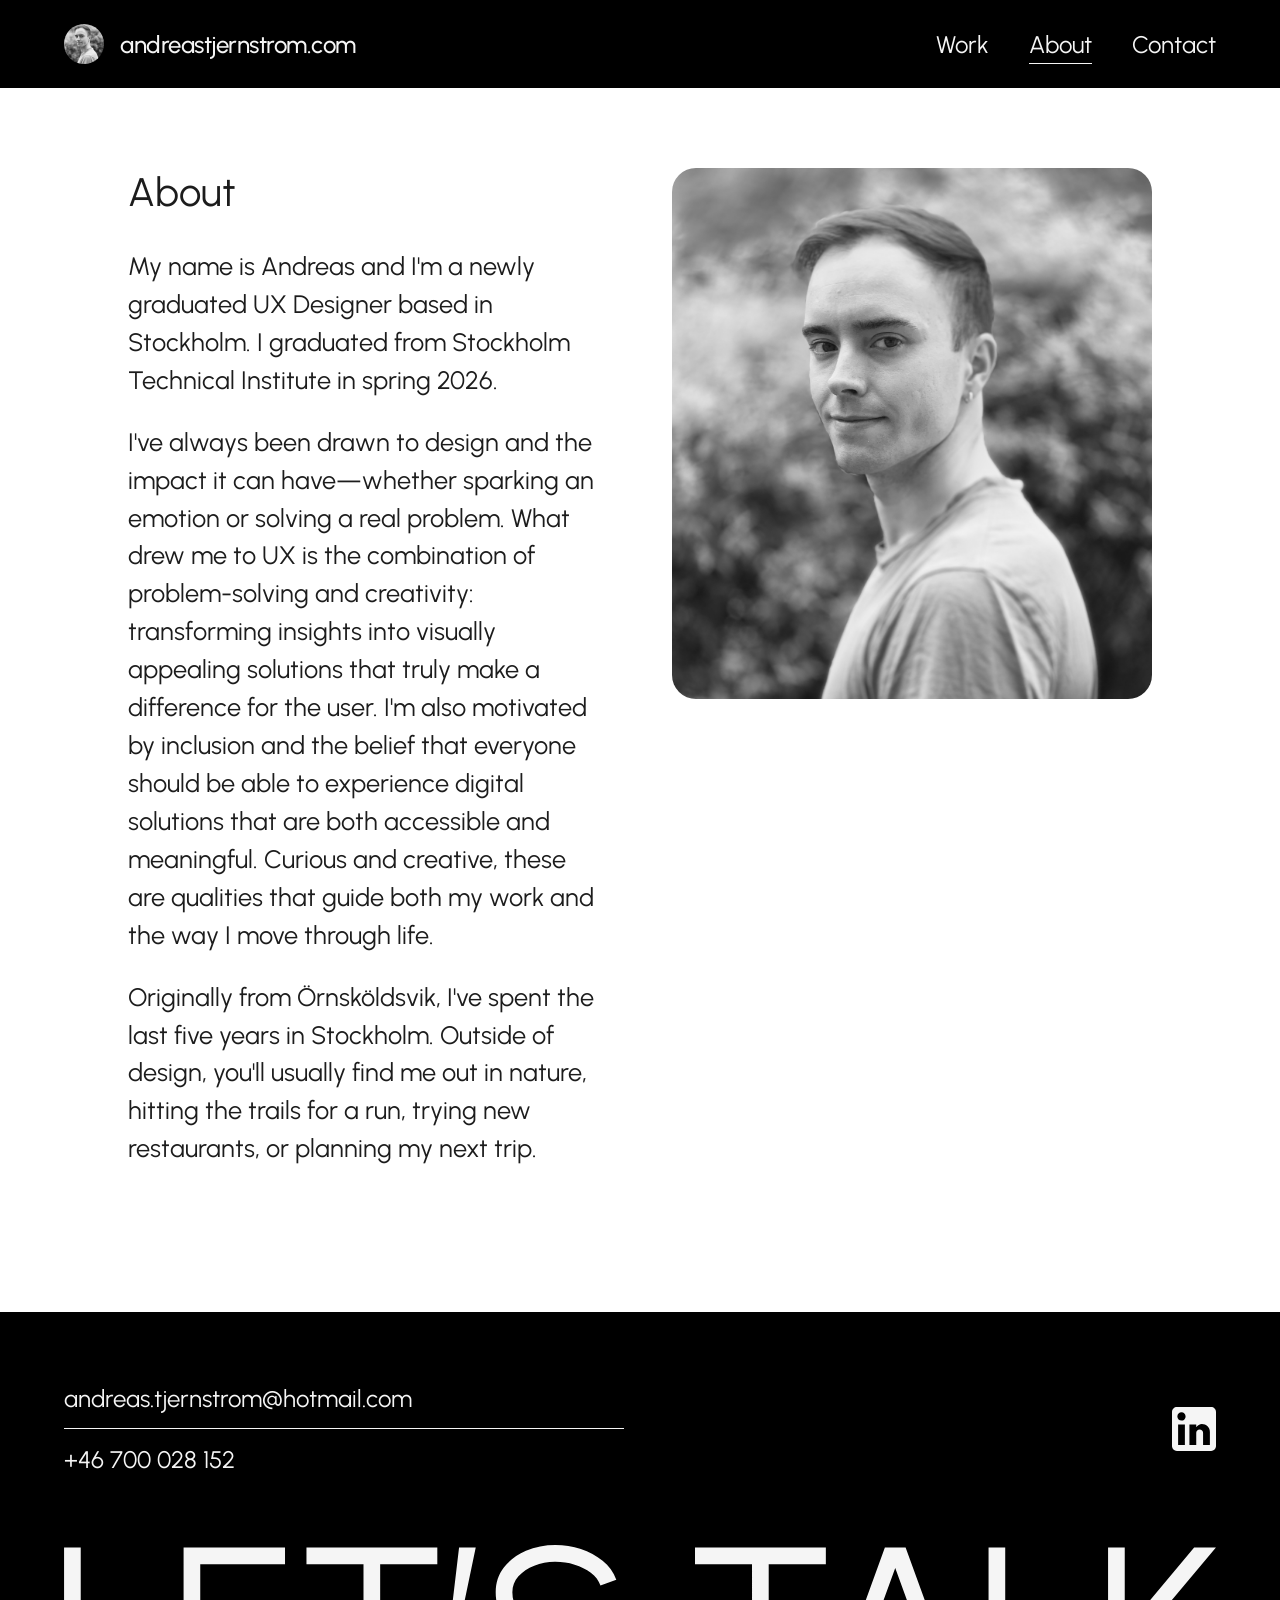
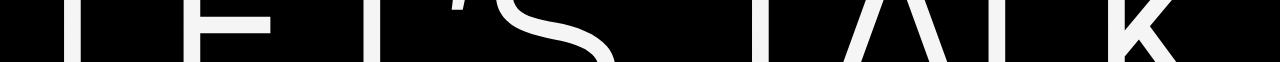
==== about.html @ 5741a9ea "Add files via upload" ====
<!DOCTYPE html>
<html lang="en">
<head>
<meta charset="UTF-8" />
<meta name="viewport" content="width=device-width, initial-scale=1" />
<title>About — andreastjernstrom.com</title>
<link rel="preconnect" href="https://fonts.googleapis.com" />
<link rel="preconnect" href="https://fonts.gstatic.com" crossorigin />
<link href="https://fonts.googleapis.com/css2?family=Urbanist:wght@400;500;600&display=swap" rel="stylesheet" />
<link rel="stylesheet" href="styles.css?v=31" />
</head>
<body>

<nav class="nav">
  <a href="index.html" class="nav__logo">
    <img class="nav__avatar" src="images/andreas-avatar-nav.jpg" alt="" width="40" height="40" />
    andreastjernstrom.com
  </a>
  <button class="nav__toggle" aria-label="Toggle menu" aria-expanded="false">
    <span></span><span></span>
    <svg class="nav__toggle-close" viewBox="0 0 20 20" width="20" height="20" fill="none" aria-hidden="true"><line x1="3" y1="3" x2="17" y2="17" stroke="currentColor" stroke-width="2" stroke-linecap="round"/><line x1="17" y1="3" x2="3" y2="17" stroke="currentColor" stroke-width="2" stroke-linecap="round"/></svg>
  </button>
<ul class="nav__links">
    <li><a href="index.html">Work</a></li>
    <li><a href="about.html" aria-current="page">About</a></li>
    <li><a href="contact.html">Contact</a></li>
  </ul>
</nav>

<section class="about">
  <div class="container about__grid">
    <div>
      <h1>About</h1>
      <p>My name is Andreas and I'm a newly graduated UX Designer based in Stockholm. I graduated from Stockholm Technical Institute in spring 2026.</p>
      <p>I've always been drawn to design and the impact it can have—whether sparking an emotion or solving a real problem. What drew me to UX is the combination of problem-solving and creativity: transforming insights into visually appealing solutions that truly make a difference for the user. I'm also motivated by inclusion and the belief that everyone should be able to experience digital solutions that are both accessible and meaningful. Curious and creative, these are qualities that guide both my work and the way I move through life.</p>
      <p>Originally from Örnsköldsvik, I've spent the last five years in Stockholm. Outside of design, you'll usually find me out in nature, hitting the trails for a run, trying new restaurants, or planning my next trip.</p>
    </div>
    <div class="about__photo">
      <img src="images/andreas-portrait.jpg" alt="Andreas Tjernström" />
    </div>
  </div>
</section>

<section class="contact" id="contact">
  <div class="contact__details">
    <ul class="contact__list">
      <li><a href="mailto:andreas.tjernstrom@hotmail.com">andreas.tjernstrom@hotmail.com</a></li>
      <li class="contact__divider" aria-hidden="true"></li>
      <li><a href="tel:+46700028152">+46 700 028 152</a></li>
      <li class="contact__divider contact__divider--mobile-only" aria-hidden="true"></li>
    </ul>
    <a class="social" href="https://www.linkedin.com/in/andreastjernstrom" target="_blank" rel="noopener" aria-label="LinkedIn">
      <svg viewBox="0 0 44 44" fill="none" xmlns="http://www.w3.org/2000/svg"><path d="M39.1111 0C40.4077 0 41.6512 0.515078 42.5681 1.43192C43.4849 2.34877 44 3.59227 44 4.88889V39.1111C44 40.4077 43.4849 41.6512 42.5681 42.5681C41.6512 43.4849 40.4077 44 39.1111 44H4.88889C3.59227 44 2.34877 43.4849 1.43192 42.5681C0.515078 41.6512 0 40.4077 0 39.1111V4.88889C0 3.59227 0.515078 2.34877 1.43192 1.43192C2.34877 0.515078 3.59227 0 4.88889 0H39.1111ZM37.8889 37.8889V24.9333C37.8889 22.8199 37.0493 20.7929 35.5549 19.2985C34.0604 17.804 32.0335 16.9644 29.92 16.9644C27.8422 16.9644 25.4222 18.2356 24.2489 20.1422V17.4289H17.4289V37.8889H24.2489V25.8378C24.2489 23.9556 25.7644 22.4156 27.6467 22.4156C28.5543 22.4156 29.4248 22.7761 30.0665 23.4179C30.7083 24.0597 31.0689 24.9301 31.0689 25.8378V37.8889H37.8889ZM9.48444 13.5911C10.5736 13.5911 11.6181 13.1584 12.3883 12.3883C13.1584 11.6181 13.5911 10.5736 13.5911 9.48444C13.5911 7.21111 11.7578 5.35333 9.48444 5.35333C8.38881 5.35333 7.33804 5.78857 6.56331 6.56331C5.78857 7.33804 5.35333 8.38881 5.35333 9.48444C5.35333 11.7578 7.21111 13.5911 9.48444 13.5911ZM12.8822 37.8889V17.4289H6.11111V37.8889H12.8822Z" fill="#F5F5F5"/></svg>
    </a>
  </div>
  <div class="footer-wordmark">
    <svg class="footer-wordmark__desktop" width="1270" height="129" viewBox="0 0 1270 129" fill="none" xmlns="http://www.w3.org/2000/svg" role="img" aria-label="Let's talk"><path d="M18.376 129H0V2.76074H18.376V129ZM243.604 21.166H150.147V79.0107H227.459V97.416H150.147V129H131.771V2.76074H243.604V21.166ZM411.52 21.166H348.515V129H330.139V21.166H267.266V2.76074H411.52V21.166ZM541.794 0C551.332 1.29183e-05 560.651 1.48987 569.752 4.46973C578.853 7.44962 586.859 11.7885 593.772 17.4854C600.773 23.1821 605.805 30.1494 608.867 38.3877L591.41 44.6982C589.485 39.1767 585.94 34.4882 580.777 30.6318C575.702 26.6879 569.752 23.7072 562.927 21.6914C556.101 19.588 549.057 18.5371 541.794 18.5371C533.481 18.4495 525.693 19.8509 518.43 22.7432C511.254 25.5477 505.435 29.492 500.973 34.5752C496.51 39.5708 494.278 45.443 494.278 52.1914C494.278 60.0793 496.334 66.1713 500.447 70.4658C504.647 74.6726 510.335 77.8272 517.511 79.9307C524.686 82.0341 532.781 83.9188 541.794 85.584C553.52 87.5998 564.414 90.7553 574.478 95.0498C584.541 99.2567 592.635 104.91 598.761 112.009C603.009 116.871 605.782 122.535 607.084 129H588C586.843 125.978 585.049 123.294 582.615 120.948C577.977 116.478 571.983 112.972 564.633 110.431C557.37 107.801 549.757 105.786 541.794 104.384C529.281 102.193 518.036 99.213 508.061 95.4443C498.172 91.6757 490.34 86.3733 484.564 79.5371C478.789 72.6133 475.901 63.4974 475.901 52.1914C475.901 41.5867 478.965 32.3842 485.09 24.584C491.215 16.7837 499.266 10.7359 509.241 6.44141C519.304 2.14686 530.156 0 541.794 0ZM839.905 21.166H776.901V129H758.525V21.166H695.652V2.76074H839.905V21.166ZM973.756 129H859.177L905.002 2.76074H927.841L973.756 129ZM1037.68 129H1019.31V2.76074H1037.68V129ZM1169.46 94.2607L1245.98 2.76074H1270L1197.15 89.6592L1226.28 129H1203.2L1185.08 104.121L1169.46 122.92V129H1151.08V2.76074H1169.46V94.2607ZM878.75 128.968H954.093L916.421 25.373L878.75 128.968ZM439.578 71.3857H427.371L435.509 2.76074H453.885L439.578 71.3857Z" fill="#F5F5F5"/></svg>
    <div class="footer-wordmark__mobile">
      <div class="footer-wordmark__track">
        <svg viewBox="0 0 1270 129" fill="none" xmlns="http://www.w3.org/2000/svg"><path d="M18.376 129H0V2.76074H18.376V129ZM243.604 21.166H150.147V79.0107H227.459V97.416H150.147V129H131.771V2.76074H243.604V21.166ZM411.52 21.166H348.515V129H330.139V21.166H267.266V2.76074H411.52V21.166ZM541.794 0C551.332 1.29183e-05 560.651 1.48987 569.752 4.46973C578.853 7.44962 586.859 11.7885 593.772 17.4854C600.773 23.1821 605.805 30.1494 608.867 38.3877L591.41 44.6982C589.485 39.1767 585.94 34.4882 580.777 30.6318C575.702 26.6879 569.752 23.7072 562.927 21.6914C556.101 19.588 549.057 18.5371 541.794 18.5371C533.481 18.4495 525.693 19.8509 518.43 22.7432C511.254 25.5477 505.435 29.492 500.973 34.5752C496.51 39.5708 494.278 45.443 494.278 52.1914C494.278 60.0793 496.334 66.1713 500.447 70.4658C504.647 74.6726 510.335 77.8272 517.511 79.9307C524.686 82.0341 532.781 83.9188 541.794 85.584C553.52 87.5998 564.414 90.7553 574.478 95.0498C584.541 99.2567 592.635 104.91 598.761 112.009C603.009 116.871 605.782 122.535 607.084 129H588C586.843 125.978 585.049 123.294 582.615 120.948C577.977 116.478 571.983 112.972 564.633 110.431C557.37 107.801 549.757 105.786 541.794 104.384C529.281 102.193 518.036 99.213 508.061 95.4443C498.172 91.6757 490.34 86.3733 484.564 79.5371C478.789 72.6133 475.901 63.4974 475.901 52.1914C475.901 41.5867 478.965 32.3842 485.09 24.584C491.215 16.7837 499.266 10.7359 509.241 6.44141C519.304 2.14686 530.156 0 541.794 0ZM839.905 21.166H776.901V129H758.525V21.166H695.652V2.76074H839.905V21.166ZM973.756 129H859.177L905.002 2.76074H927.841L973.756 129ZM1037.68 129H1019.31V2.76074H1037.68V129ZM1169.46 94.2607L1245.98 2.76074H1270L1197.15 89.6592L1226.28 129H1203.2L1185.08 104.121L1169.46 122.92V129H1151.08V2.76074H1169.46V94.2607ZM878.75 128.968H954.093L916.421 25.373L878.75 128.968ZM439.578 71.3857H427.371L435.509 2.76074H453.885L439.578 71.3857Z" fill="#F5F5F5"/></svg>
        <svg aria-hidden="true" viewBox="0 0 1270 129" fill="none" xmlns="http://www.w3.org/2000/svg"><path d="M18.376 129H0V2.76074H18.376V129ZM243.604 21.166H150.147V79.0107H227.459V97.416H150.147V129H131.771V2.76074H243.604V21.166ZM411.52 21.166H348.515V129H330.139V21.166H267.266V2.76074H411.52V21.166ZM541.794 0C551.332 1.29183e-05 560.651 1.48987 569.752 4.46973C578.853 7.44962 586.859 11.7885 593.772 17.4854C600.773 23.1821 605.805 30.1494 608.867 38.3877L591.41 44.6982C589.485 39.1767 585.94 34.4882 580.777 30.6318C575.702 26.6879 569.752 23.7072 562.927 21.6914C556.101 19.588 549.057 18.5371 541.794 18.5371C533.481 18.4495 525.693 19.8509 518.43 22.7432C511.254 25.5477 505.435 29.492 500.973 34.5752C496.51 39.5708 494.278 45.443 494.278 52.1914C494.278 60.0793 496.334 66.1713 500.447 70.4658C504.647 74.6726 510.335 77.8272 517.511 79.9307C524.686 82.0341 532.781 83.9188 541.794 85.584C553.52 87.5998 564.414 90.7553 574.478 95.0498C584.541 99.2567 592.635 104.91 598.761 112.009C603.009 116.871 605.782 122.535 607.084 129H588C586.843 125.978 585.049 123.294 582.615 120.948C577.977 116.478 571.983 112.972 564.633 110.431C557.37 107.801 549.757 105.786 541.794 104.384C529.281 102.193 518.036 99.213 508.061 95.4443C498.172 91.6757 490.34 86.3733 484.564 79.5371C478.789 72.6133 475.901 63.4974 475.901 52.1914C475.901 41.5867 478.965 32.3842 485.09 24.584C491.215 16.7837 499.266 10.7359 509.241 6.44141C519.304 2.14686 530.156 0 541.794 0ZM839.905 21.166H776.901V129H758.525V21.166H695.652V2.76074H839.905V21.166ZM973.756 129H859.177L905.002 2.76074H927.841L973.756 129ZM1037.68 129H1019.31V2.76074H1037.68V129ZM1169.46 94.2607L1245.98 2.76074H1270L1197.15 89.6592L1226.28 129H1203.2L1185.08 104.121L1169.46 122.92V129H1151.08V2.76074H1169.46V94.2607ZM878.75 128.968H954.093L916.421 25.373L878.75 128.968ZM439.578 71.3857H427.371L435.509 2.76074H453.885L439.578 71.3857Z" fill="#F5F5F5"/></svg>
      </div>
    </div>
  </div>
</section>


<script src="script.js?v=31"></script>
</body>
</html>
---- styles.css ----
/* ============================================
   atjernstrom.com — recreated codebase
   ============================================ */

:root {
  --cream: #feffe2;
  --white: #ffffff;
  --off-white: #f7f4f1;
  --ink: #1c1c1c;
  --black: #000000;
  --paper: #fafafa;
  --line: rgba(28, 28, 28, 0.25);

  --font: "Urbanist", sans-serif;

  --nav-h: 88px;
  --container: 1200px;
  --pad: clamp(24px, 5vw, 64px);
}

* {
  box-sizing: border-box;
}

html {
  scroll-behavior: smooth;
  overscroll-behavior-y: none;
}

body {
  margin: 0;
  font-family: var(--font);
  color: var(--ink);
  background: #000000;
  -webkit-font-smoothing: antialiased;
}

a {
  color: inherit;
  text-decoration: none;
}

img {
  max-width: 100%;
  display: block;
}

.container {
  max-width: var(--container);
  margin: 0 auto;
  padding: 0 var(--pad);
}

/* ---------- Nav ---------- */

.nav {
  position: sticky;
  top: 0;
  z-index: 50;
  display: flex;
  align-items: center;
  justify-content: space-between;
  height: var(--nav-h);
  padding: 0 var(--pad);
  background: #000000;
  color: #f5f5f5;
  transition: margin-top 0.3s ease;
}

.nav--hidden {
  margin-top: calc(-1 * var(--nav-h));
}

.nav__logo {
  display: flex;
  align-items: center;
  gap: 16px;
  font-size: 1.5rem;
  font-weight: 500;
  letter-spacing: -0.02em;
}

.nav__avatar {
  width: 40px;
  height: 40px;
  border-radius: 50%;
  object-fit: cover;
  flex-shrink: 0;
}

.nav__links {
  display: flex;
  gap: 40px;
  list-style: none;
  margin: 0;
  padding: 0;
  font-size: 1.5rem;
}

.nav__links a {
  padding-bottom: 4px;
  border-bottom: 1px solid transparent;
  transition: border-color 0.2s ease;
}

.nav__links a:hover,
.nav__links a[aria-current="page"] {
  border-bottom-color: currentColor;
}

.nav__toggle {
  display: none;
  position: relative;
  z-index: 41;
  width: 40px;
  height: 40px;
  align-items: center;
  justify-content: center;
  background: none;
  border: 0;
  cursor: pointer;
  padding: 8px;
}

.nav__toggle span {
  display: block;
  width: 24px;
  height: 2px;
  background: #f5f5f5;
  margin: 5px 0;
}

.nav__toggle-close {
  display: none;
  position: absolute;
  inset: 0;
  margin: auto;
  color: #f5f5f5;
}

.nav__toggle[aria-expanded="true"] span {
  display: none;
}

.nav__toggle[aria-expanded="true"] .nav__toggle-close {
  display: block;
}

html.nav-open,
html.nav-open body {
  overflow: hidden;
  height: 100%;
  overscroll-behavior: none;
  width: 100%;
}

/* While the mobile menu is open, the collapsed nav row (logo + close icon)
   sits on top of the full-screen menu panel — force it to match the Figma
   "Heading, Device=mobile, State=opened" spec (solid black, #f5f5f5 icon)
   regardless of the page's own theme (some pages set a lighter nav via
   inline style), so it reads as one seamless full-screen black surface.
   The logo/avatar is not part of the opened state, so it's hidden too. */
html.nav-open .nav {
  background: #000000 !important;
  color: #f5f5f5 !important;
  justify-content: flex-end !important;
}

html.nav-open .nav__logo {
  display: none !important;
}

html.nav-open .nav__toggle span {
  background: #f5f5f5 !important;
}

html.nav-open .nav__toggle-close {
  color: #f5f5f5 !important;
}

/* ---------- Hero ---------- */

.hero {
  background: #000000;
  min-height: 448px;
  padding: 64px var(--pad) 128px;
  text-align: left;
  display: flex;
  align-items: center;
}

.hero__content {
  display: flex;
  flex-direction: column;
  align-items: flex-start;
  gap: 40px;
  width: 100%;
}

.hero h1 {
  font-size: 3rem;
  font-weight: 400;
  letter-spacing: -0.02em;
  line-height: 1.3;
  margin: 0;
  max-width: 900px;
  color: #f5f5f5;
}

.hero .btn {
  display: inline-flex;
  align-items: center;
  justify-content: center;
  gap: 8px;
  background: transparent;
  color: #f5f5f5;
  border: 1px solid #f5f5f5;
  border-radius: 128px;
  height: 64px;
  padding: 0 24px;
  font-size: 1.5rem;
  font-weight: 400;
  letter-spacing: normal;
  text-transform: none;
}

.hero .btn__icon {
  width: 24px;
  height: 24px;
  flex-shrink: 0;
}

@media (max-width: 720px) {
  .hero {
    min-height: auto;
    padding: 32px var(--pad) 64px;
  }

  .hero__content {
    gap: 64px;
  }

  .hero h1 {
    font-size: 2rem;
  }

  .hero .btn {
    width: 100%;
    font-size: 1.25rem;
  }
}

.reveal-word {
  display: inline-block;
}

.reveal-char {
  display: inline-block;
  white-space: pre;
  opacity: 0;
  transform: translateY(6px);
  transition: opacity 0.5s ease-out, transform 0.5s ease-out;
}

.reveal-char.is-visible {
  opacity: 1;
  transform: translateY(0);
}

@media (prefers-reduced-motion: reduce) {
  .reveal-char {
    transition: none;
    opacity: 1;
    transform: none;
  }
}

.btn {
  display: inline-flex;
  align-items: center;
  justify-content: center;
  background: var(--black);
  color: var(--paper);
  border: none;
  border-radius: 300px;
  padding: 20px 32px;
  font-family: var(--font);
  font-size: 1.145rem;
  letter-spacing: 0.02em;
  text-transform: uppercase;
  cursor: pointer;
  transition: transform 0.2s ease, opacity 0.2s ease;
}

.btn:hover {
  transform: translateY(-2px);
  opacity: 0.9;
}

/* ---------- Portfolio / Work ---------- */

.portfolio {
  background: #f5f5f5;
  padding: 64px var(--pad) 128px;
}

.portfolio h2 {
  text-align: left;
  font-size: clamp(2rem, 4vw, 2.49rem);
  font-weight: 400;
  margin: 0 0 64px;
}

.portfolio__grid {
  display: flex;
  align-items: flex-start;
  gap: 48px;
}

.portfolio__card {
  display: flex;
  flex-direction: column;
  gap: 16px;
  flex: 1 0 0;
  min-width: 0;
  max-width: 512px;
}

.portfolio__card-media {
  width: 100%;
  aspect-ratio: 533 / 400;
  overflow: hidden;
  background: var(--off-white);
}

.portfolio__card-media img {
  width: 100%;
  height: 100%;
  object-fit: cover;
  display: block;
  transition: transform 0.3s ease;
}

.portfolio__card:hover .portfolio__card-media img {
  transform: scale(1.03);
}

.portfolio__card-text {
  display: flex;
  flex-direction: column;
  gap: 8px;
}

.portfolio__card-title {
  margin: 0;
  font-size: 2rem;
  font-weight: 400;
  color: var(--ink);
}

.portfolio__card-subtitle {
  margin: 0;
  font-size: 1.5rem;
  font-style: italic;
  font-weight: 400;
  color: var(--ink);
}

/* ---------- About page ---------- */

.about {
  padding: 80px var(--pad) 120px;
  background: var(--white);
}

.about__grid {
  display: grid;
  grid-template-columns: 1fr 1fr;
  gap: 64px;
  align-items: start;
}

.about h1 {
  font-size: clamp(2rem, 4vw, 2.49rem);
  font-weight: 400;
  margin: 0 0 32px;
}

.about p {
  font-size: 1.58rem;
  line-height: 1.5;
  margin: 0 0 24px;
}

.about__photo {
  border-radius: 24px;
  overflow: hidden;
  filter: grayscale(1);
}

.about__photo img {
  width: 100%;
  height: auto;
}

/* ---------- Contact / footer marquee ---------- */

.contact {
  background: #000000;
  padding: 64px 0 0;
  overflow: hidden;
}

.footer-wordmark {
  width: 100%;
  max-width: 1440px;
  margin: 0 auto;
  padding: 0 64px;
  line-height: 0;
  box-sizing: border-box;
}

.footer-wordmark__desktop {
  display: block;
  width: 100%;
  height: auto;
  aspect-ratio: 1270 / 129;
}

.footer-wordmark__mobile {
  display: none;
}

@media (max-width: 720px) {
  .footer-wordmark__desktop {
    display: none;
  }

  .footer-wordmark__mobile {
    display: block;
    overflow: hidden;
    white-space: nowrap;
  }

  .footer-wordmark__track {
    display: inline-flex;
    align-items: center;
    animation: scroll 15s linear infinite;
  }

  .footer-wordmark__track img {
    height: 67px;
    width: auto;
    flex-shrink: 0;
    margin-right: 32px;
  }
}

@keyframes scroll {
  from {
    transform: translateX(0);
  }
  to {
    transform: translateX(-50%);
  }
}

.contact__details {
  display: flex;
  align-items: center;
  justify-content: space-between;
  gap: 32px;
  max-width: 1440px;
  margin: 0 auto 64px;
  padding: 0 64px;
  flex-wrap: wrap;
}

.contact__list {
  list-style: none;
  margin: 0;
  padding: 0;
  display: flex;
  flex-direction: column;
  gap: 8px;
  flex: 1 0 0;
  min-width: 0;
}

.contact__list li {
  padding: 0;
}

.contact__divider {
  height: 1px;
  background: #f5f5f5;
  width: 100%;
  padding: 0;
}

.contact__divider--mobile-only {
  display: none;
}

.contact__list a {
  display: flex;
  align-items: center;
  height: 44px;
  font-size: 1.5rem;
  color: #f5f5f5;
  transition: opacity 0.2s ease;
}

.contact__list a:hover {
  opacity: 0.6;
}

.social {
  display: inline-flex;
  align-items: center;
  justify-content: flex-end;
  flex: 1 0 0;
  min-width: 0;
}

.social svg {
  width: 44px;
  height: 44px;
}

/* ---------- Contact page hero variant ---------- */

/* Matches Figma's "Contact" frame (node 187:2670): Heading, a flexible
   black-filled gap, then the Footer block glued to the true bottom of the
   viewport. Using a flex body + flex:1 on the section (rather than
   min-height:calc(100vh - var(--nav-h))) makes this robust to the nav's
   actual rendered height instead of assuming a fixed 88px. */
body.contact-page {
  min-height: 100vh;
  display: flex;
  flex-direction: column;
}

.contact-page .contact {
  flex: 1 0 auto;
  padding-top: 64px;
  display: flex;
  flex-direction: column;
  justify-content: flex-end;
}

/* ---------- Footer ---------- */

/* ---------- Responsive ---------- */

@media (max-width: 720px) {
  .nav__links {
    position: fixed;
    inset: 0;
    background: #000000;
    color: #f5f5f5;
    flex-direction: column;
    align-items: center;
    justify-content: center;
    padding: 0;
    gap: 31px;
    font-size: 1.5rem;
    transform: translateY(-110%);
    transition: transform 0.3s ease;
    z-index: 40;
  }

  .nav__links.is-open {
    transform: translateY(0);
  }

  .nav__toggle {
    display: flex;
    flex-direction: column;
  }

  .nav__logo {
    gap: 8px;
    font-size: 1.25rem;
  }

  .nav__avatar {
    width: 32px;
    height: 32px;
  }

  .portfolio {
    padding: 32px var(--pad) 64px;
  }

  .portfolio h2 {
    margin-bottom: 32px;
  }

  .portfolio__grid {
    flex-direction: column;
    gap: 32px;
  }

  .portfolio__card {
    max-width: none;
  }

  .portfolio__card-title {
    font-size: 1.5rem;
  }

  .portfolio__card-subtitle {
    font-size: 1.25rem;
  }

  .about__grid {
    grid-template-columns: 1fr;
    gap: 32px;
  }

  .about__photo {
    order: -1;
  }

  .contact__details {
    flex-direction: column;
    align-items: center;
    padding: 0 16px;
  }

  .footer-wordmark {
    padding: 0 16px;
  }

  .contact__list {
    width: 100%;
    flex: none;
    align-items: center;
  }

  .contact__list a {
    justify-content: center;
  }

  .contact__divider--mobile-only {
    display: block;
  }

  .social {
    flex: none;
    align-self: center;
  }
}

/* ============================================
   Case study pages
   ============================================ */

/* --- Case index hero (Tele2 / Fenix outdoor) --- */

.case-index-hero {
  padding: 96px var(--pad) 72px;
  text-align: center;
  color: var(--paper);
}

.case-index-hero--dark {
  background: #000000;
}

.case-index-hero--teal {
  background: #3d6e6c;
}

.case-index-hero img.case-logo {
  max-width: 260px;
  margin: 0 auto 48px;
}

.meta-grid {
  display: flex;
  flex-wrap: wrap;
  justify-content: center;
  gap: 56px;
  margin-top: 16px;
}

.meta-grid__item {
  min-width: 120px;
}

.meta-grid__label {
  display: block;
  font-size: 1.1rem;
  letter-spacing: -0.02em;
  text-transform: uppercase;
  opacity: 0.65;
  margin-bottom: 8px;
}

.meta-grid__value {
  font-size: 1.75rem;
}

.meta-grid__value + .meta-grid__value {
  margin-top: 4px;
}

.meta-grid__value a,
.meta-grid a.meta-grid__value {
  border-bottom: 1px solid currentColor;
}

/* --- Sub-case grid (list of cases inside Tele2 / Fenix) --- */

.subcases {
  padding: 88px var(--pad) 112px;
  background: var(--white);
  text-align: center;
}

.subcases h2 {
  font-size: clamp(2rem, 4vw, 2.49rem);
  font-weight: 400;
  margin: 0 0 56px;
}

.subcases__grid {
  display: grid;
  grid-template-columns: repeat(2, 1fr);
  gap: 32px;
  text-align: left;
}

.subcase-card {
  display: flex;
  flex-direction: column;
  gap: 12px;
}

.subcase-card__image {
  aspect-ratio: 16 / 9;
  border-radius: 24px;
  background: #0b0b0b;
  overflow: hidden;
}

.subcase-card__image img {
  width: 100%;
  height: 100%;
  object-fit: cover;
  display: block;
  transition: transform 0.3s ease;
}

.subcase-card:hover .subcase-card__image img {
  transform: scale(1.03);
}

.subcase-card__title {
  font-size: 1.33rem;
}

/* --- Case detail article (hero + alternating sections) --- */

.case-hero {
  background: var(--paper);
  padding: 88px var(--pad) 72px;
}

.case-hero--dark {
  background: #000000;
  color: var(--paper);
}

.case-hero--dark .case-hero__eyebrow {
  color: rgba(250, 250, 250, 0.6);
}

.case-hero--dark .meta-grid__label {
  color: rgba(250, 250, 250, 0.6);
}

.case-hero__eyebrow {
  font-size: 1.1rem;
  letter-spacing: -0.02em;
  text-transform: uppercase;
  color: #7c7c7c;
  margin: 0 0 16px;
}

.case-hero h1 {
  font-size: 5.125rem;
  font-weight: 400;
  letter-spacing: -0.02em;
  margin: 0 0 24px;
  max-width: 900px;
}

.case-hero--compact h1 {
  font-size: 3.125rem;
}

.case-hero__lede {
  font-size: 1.375rem;
  line-height: 1.4;
  max-width: 67%;
  margin: 0;
}

.case-hero .meta-grid {
  justify-content: flex-start;
  margin-top: 40px;
}

.case-hero .meta-grid__label {
  color: rgba(28, 28, 28, 0.5);
  opacity: 1;
}

.case-image-full {
  width: 100%;
  line-height: 0;
}

.case-image-full img {
  width: 100%;
  height: auto;
  display: block;
}

.case-section {
  padding: 72px var(--pad);
  background: var(--white);
  color: var(--ink);
}

.case-section--alt {
  background: #f5f5f4;
}

.case-section__inner {
  max-width: none;
  margin: 0;
}

/* Standalone text (no left-hand label) still doesn't span the full width —
   it's capped to the same width as the split layout's content column */
.case-section__inner > h2,
.case-section__inner > h3,
.case-section__inner > p,
.case-section__inner > ul {
  max-width: 67%;
}

.case-section h2 {
  text-align: left;
  font-size: 3.125rem;
  font-weight: 400;
  margin: 0 0 40px;
}

.case-section h3 {
  font-size: 2.625rem;
  font-weight: 400;
  margin: 32px 0 12px;
}

.case-section p {
  font-size: 1.375rem;
  line-height: 1.5;
  margin: 0 0 20px;
}

/* On the shorter case pages (title already at H2 scale), the top-level
   section heading shifts down one level to match the original hierarchy */
.case-hero--compact ~ .case-section h2 {
  font-size: 2.625rem;
}

.case-section h4 {
  font-size: 1.75rem;
  font-weight: 400;
  margin: 24px 0 8px;
}

/* Two-column "split" layout: narrow label column + wider indented content
   column, matching the original site's grid pattern for labeled sub-items */
.case-split {
  display: grid;
  grid-template-columns: minmax(130px, 25%) 1fr;
  gap: clamp(20px, 3vw, 48px);
  align-items: start;
  margin-top: 32px;
}

.case-split > .case-split__label {
  margin: 0;
  max-width: none;
  font-size: 1.75rem;
}

.case-split__content {
  min-width: 0;
}

.case-split__content > p {
  font-size: 1.375rem;
  line-height: 1.5;
  margin: 0 0 20px;
}

.case-split__content > p:last-child {
  margin-bottom: 0;
}

.case-split__content > img {
  width: 100%;
  border-radius: 20px;
  margin: 0 0 20px;
}

.case-split__content > img:last-child {
  margin-bottom: 0;
}

.case-split__content > video {
  display: block;
  width: 100%;
  max-width: 100%;
  aspect-ratio: 16 / 9;
  object-fit: contain;
  border-radius: 20px;
  margin: 0 0 20px;
  background: #000;
}

.case-split__content > video:last-child {
  margin-bottom: 0;
}

/* Accordion toggle used on AWARE's Solution items */
.accordion__toggle {
  display: flex;
  align-items: center;
  justify-content: center;
  width: 40px;
  height: 40px;
  border-radius: 50%;
  background: var(--ink);
  border: 0;
  cursor: pointer;
  padding: 0;
  margin: 20px auto 0;
  flex-shrink: 0;
  transition: opacity 0.2s ease;
}

.accordion__toggle:hover {
  opacity: 0.8;
}

.accordion__icon {
  position: relative;
  width: 14px;
  height: 14px;
}

.accordion__line {
  position: absolute;
  background: var(--paper);
  border-radius: 1px;
}

.accordion__line--h {
  top: 50%;
  left: 0;
  width: 100%;
  height: 2px;
  transform: translateY(-50%);
}

.accordion__line--v {
  left: 50%;
  top: 0;
  width: 2px;
  height: 100%;
  transform: translateX(-50%);
  transition: opacity 0.2s ease;
}

.accordion__toggle[aria-expanded="true"] .accordion__line--v {
  opacity: 0;
}

.accordion__panel {
  max-height: 0;
  overflow: hidden;
  transition: max-height 0.3s ease;
}

.accordion__panel > p {
  font-size: 1.375rem;
  line-height: 1.5;
  margin: 20px 0 0;
}

.accordion__panel > p:first-child {
  margin-top: 20px;
}

.image-pair {
  display: grid;
  grid-template-columns: 1fr 1fr;
  gap: 20px;
  margin: 0 0 20px;
}

.image-pair:last-child {
  margin-bottom: 0;
}

.image-pair img {
  width: 100%;
  border-radius: 20px;
  margin: 0;
}

@media (max-width: 720px) {
  .image-pair {
    grid-template-columns: 1fr;
  }
}

/* Tele2 Design system has repeated sub-project blocks, each with its own
   full-size H2 title (unlike the single-title compact case pages) */
.case-hero--compact ~ .case-section h2.case-section__block-title {
  font-size: 3.125rem;
}

.case-section p:last-child {
  margin-bottom: 0;
}

.case-section img {
  width: 100%;
  border-radius: 20px;
  margin: 24px 0;
}

.case-section .meta-grid {
  justify-content: center;
  margin: 40px 0 0;
}

.case-section .meta-grid__label {
  color: rgba(28, 28, 28, 0.5);
  opacity: 1;
}

.insight-list {
  list-style: none;
  margin: 0;
  padding: 0;
  counter-reset: insight;
}

.insight-list li {
  counter-increment: insight;
  padding: 24px 0;
  border-top: 1px solid var(--line);
  font-size: 1.58rem;
}

.insight-list li:last-child {
  border-bottom: 1px solid var(--line);
}

.insight-list li::before {
  content: counter(insight) ") ";
  font-weight: 600;
}

.bullet-list {
  list-style: disc;
  margin: 0 0 20px;
  padding-left: 1.3em;
}

.bullet-list li {
  font-size: 1.375rem;
  line-height: 1.5;
  margin-bottom: 8px;
}

.bullet-list li:last-child {
  margin-bottom: 0;
}

.case-nav {
  display: flex;
  justify-content: space-between;
  padding: 32px var(--pad);
  background: #f5f5f4;
  font-size: 1.145rem;
  letter-spacing: 0.02em;
  text-transform: uppercase;
}

.case-nav a {
  border-bottom: 1px solid transparent;
}

.case-nav a:hover {
  border-bottom-color: var(--ink);
}

@media (max-width: 720px) {
  .subcases__grid {
    grid-template-columns: 1fr;
  }

  .meta-grid {
    gap: 32px;
  }

  .case-split {
    grid-template-columns: 1fr;
    gap: 12px;
  }

  .case-section__inner > h2,
  .case-section__inner > h3,
  .case-section__inner > p,
  .case-section__inner > ul,
  .case-hero__lede {
    max-width: 100%;
  }

  .nav__logo {
    font-size: 1.25rem;
  }

  .case-hero h1 {
    font-size: 2.75rem;
  }

  .case-hero--compact h1 {
    font-size: 1.9rem;
  }

  .case-hero__lede {
    font-size: 1.05rem;
  }

  .case-hero__eyebrow,
  .meta-grid__label {
    font-size: 0.95rem;
  }

  .meta-grid__value {
    font-size: 1.3rem;
  }

  .case-section h2,
  .case-hero--compact ~ .case-section h2,
  .case-hero--compact ~ .case-section h2.case-section__block-title {
    font-size: 1.9rem;
  }

  .case-section h3 {
    font-size: 1.6rem;
  }

  .case-section h4,
  .case-split > .case-split__label {
    font-size: 1.3rem;
  }

  .case-section p,
  .case-split__content > p {
    font-size: 1.05rem;
  }
}

/* ---------- Accessibility ---------- */

:focus-visible {
  outline: 2px solid var(--ink);
  outline-offset: 3px;
}

@media (prefers-reduced-motion: reduce) {
  .marquee__track {
    animation: none;
  }
  * {
    scroll-behavior: auto !important;
  }
}
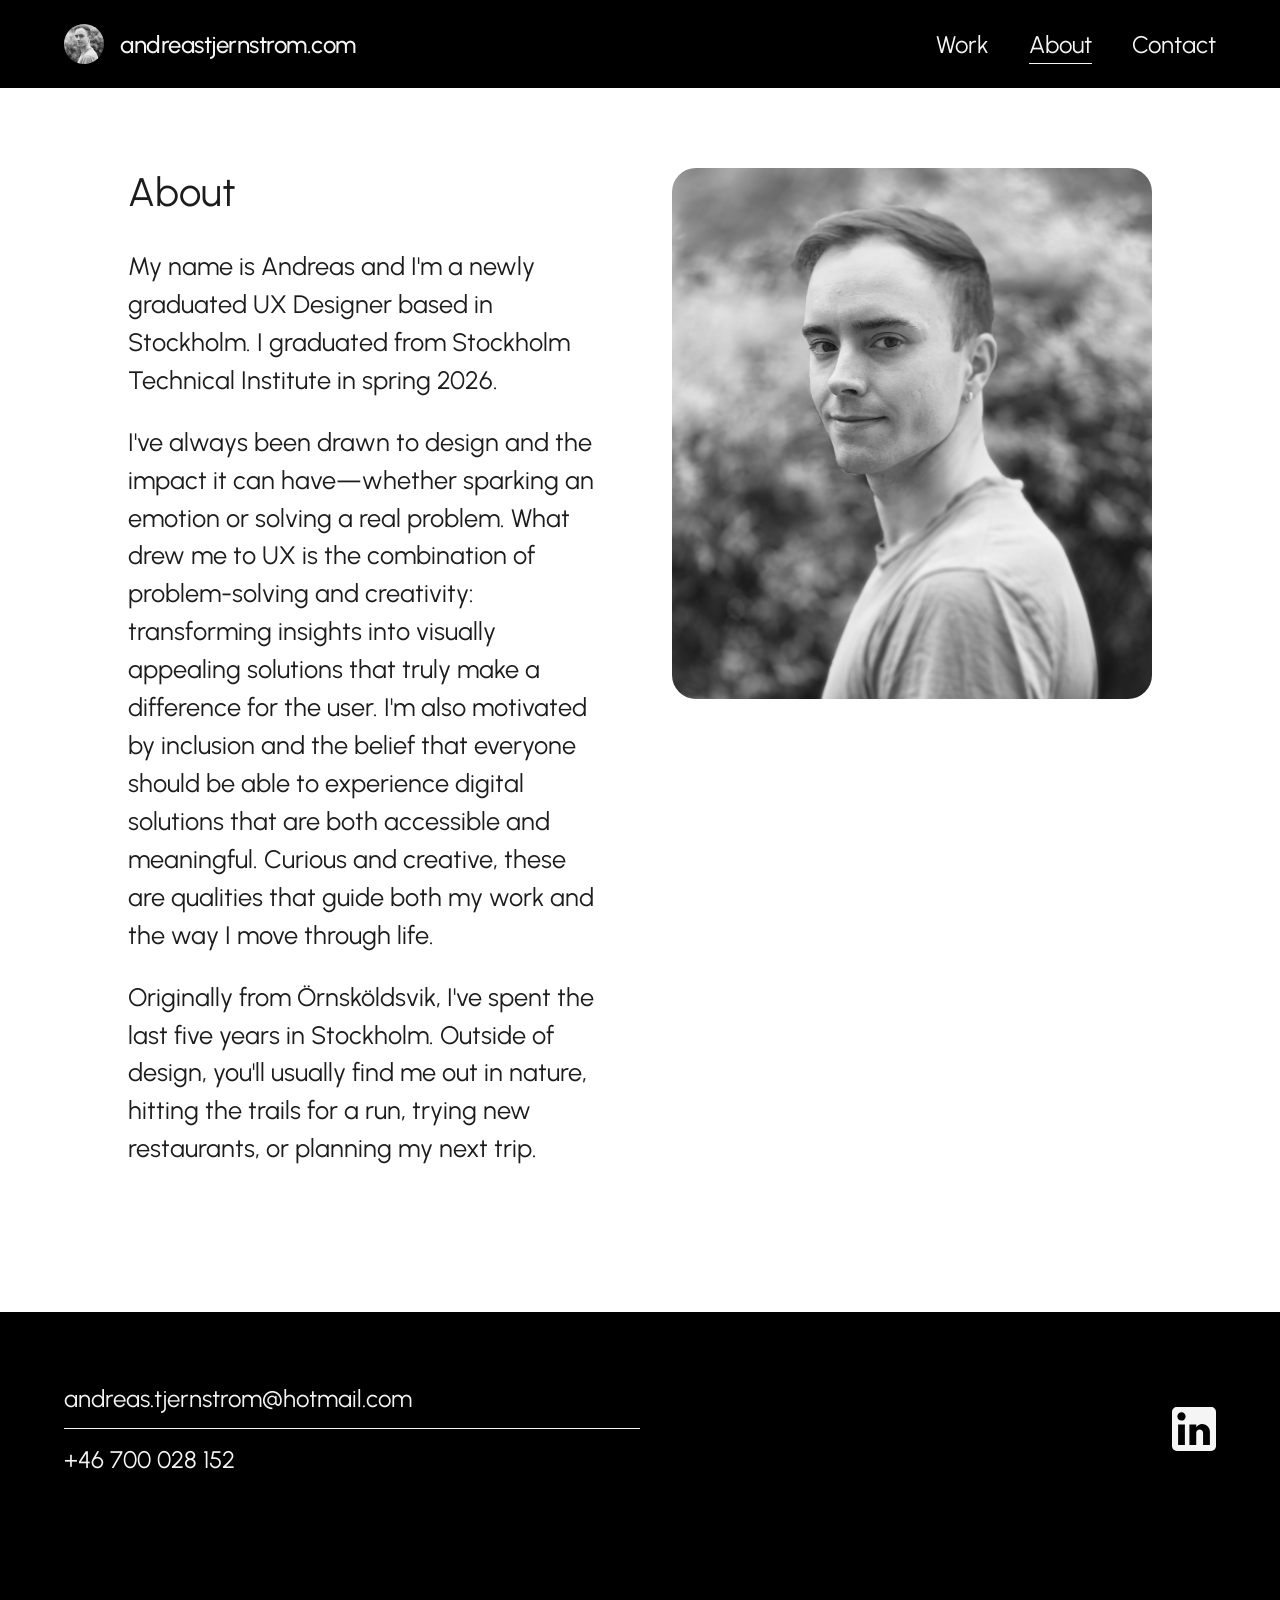
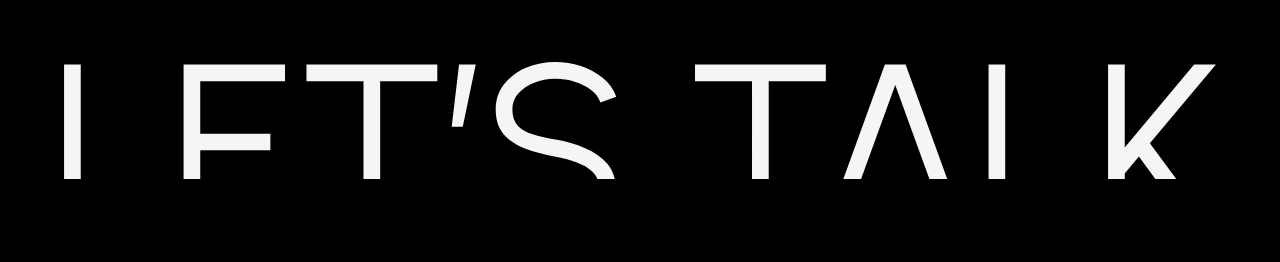
==== commit 7c33005b: "Add files via upload" ====
--- a/about.html
+++ b/about.html
@@ -7,7 +7,7 @@
 <link rel="preconnect" href="https://fonts.googleapis.com" />
 <link rel="preconnect" href="https://fonts.gstatic.com" crossorigin />
 <link href="https://fonts.googleapis.com/css2?family=Urbanist:wght@400;500;600&display=swap" rel="stylesheet" />
-<link rel="stylesheet" href="styles.css?v=31" />
+<link rel="stylesheet" href="styles.css?v=35" />
 </head>
 <body>
 
@@ -65,6 +65,6 @@
 </section>
 
 
-<script src="script.js?v=31"></script>
+<script src="script.js?v=35"></script>
 </body>
 </html>
--- a/styles.css
+++ b/styles.css
@@ -408,7 +408,6 @@
 .contact {
   background: #000000;
   padding: 64px 0 0;
-  overflow: hidden;
 }
 
 .footer-wordmark {
@@ -465,17 +464,38 @@
   }
 }
 
+/* NOTE: width:100% is required here, not just max-width. .contact__details
+   is a flex ITEM of .contact-page .contact (which is display:flex on the
+   contact page specifically). A flex item with horizontal auto margins
+   (margin:0 auto) has those auto margins cancel cross-axis "stretch"
+   alignment per the flexbox spec — without an explicit width, the item
+   shrinks to fit its own content instead of filling the row, which was
+   the actual cause of the contact-list/LinkedIn-icon gap looking wrong
+   (the whole row was only ~560px wide instead of the intended ~1312px). */
 .contact__details {
   display: flex;
   align-items: center;
   justify-content: space-between;
-  gap: 32px;
+  width: 100%;
   max-width: 1440px;
   margin: 0 auto 64px;
   padding: 0 64px;
   flex-wrap: wrap;
 }
 
+/* flex:1 0 0 (not natural content width) is intentional: the divider
+   between email and phone is width:100% of .contact__list, and it's meant
+   to reach exactly the horizontal midpoint of the row — which only happens
+   if .contact__list occupies exactly half the row's width, matching
+   .social's equal flex:1 0 0 share below. There is deliberately no `gap`
+   on .contact__details and no padding on either side here: ANY gap or
+   padding on a flex:1 0 0 item (even just on .social) eats into that
+   item's share of the flex distribution in Chromium, which throws the
+   50/50 split off by that same amount and leaves the divider short of the
+   true midpoint (confirmed empirically, not just by spec-reading). No
+   extra spacing is actually needed — the icon already sits far from the
+   list since it's pinned to .social's own right edge via
+   justify-content:flex-end on the opposite side of a wide row. */
 .contact__list {
   list-style: none;
   margin: 0;
@@ -526,6 +546,69 @@
 .social svg {
   width: 44px;
   height: 44px;
+}
+
+/* ---------- Footer scroll-reveal ----------
+   On pages other than the dedicated Contact page, script.js wraps this
+   section's existing content (contact__details + social + footer-wordmark)
+   in a .contact__pin div once the viewport is wide enough (desktop), and
+   sets --reveal-min-height so .contact reserves exactly enough extra
+   document height for the wordmark's own reveal (nothing more).
+
+   Contact details + the LinkedIn icon are completely static: they never
+   get a transform applied and never move once .contact__pin is fixed.
+   ONLY .footer-wordmark animates, via its own `transform: translateY`,
+   sliding from fully hidden (below .contact__pin) to fully visible.
+   .contact__pin itself switches from normal flow straight to
+   `position: fixed; bottom: 0` (no transform on the pin) at the exact
+   scroll position where its own natural (unpinned) bottom edge would
+   otherwise start scrolling past the viewport's bottom edge — the same
+   instant a native `position: sticky; bottom: 0` would engage, so the
+   switch is seamless (pin's rendered position doesn't jump). Because the
+   footer's own natural height is all .contact reserves before that
+   (no artificial lead spacer), there's no gap above or below the footer
+   once it's resting, and the footer is never taller than its own content.
+
+   Trade-off, by construction: since the footer (361px) is shorter than
+   most viewports, this lock point is reached while some of the previous
+   section can still be on screen above it — the previous section keeps
+   scrolling normally (not stuck) for a moment while the footer is already
+   fixed at the bottom. That's standard sticky-footer behavior. The two
+   alternatives that were tried and rejected both broke a harder
+   requirement: reserving extra document height so the lock only happens
+   once the previous section is fully gone left a large flat black gap
+   above the footer while scrolling through that reserved height; sliding
+   the whole footer (not just the wordmark) up as one piece removed the
+   gap but made the contact details move, which they must not.
+
+   .footer-wordmark deliberately stays in NORMAL FLOW inside .contact__pin
+   (only animated via `transform`, which never affects layout) rather than
+   being pulled out with position:absolute — that was tried first and
+   caused the wordmark to overlap .contact__details at full reveal, because
+   .contact__pin's own auto height then no longer reserved any space for
+   it. Keeping it in flow means .contact__pin's natural height is always
+   the FULL footer (info + gap + wordmark), exactly matching the
+   no-JS/reduced-motion fallback.
+
+   Deliberately NOT position:sticky here: Chromium (and historically Safari
+   too) does not reliably engage `position: sticky; bottom: 0` the way it
+   does for `top: 0` — confirmed by testing in isolation, it silently no-ops
+   and the element just scrolls normally. script.js instead toggles
+   .contact__pin--fixed at the exact scroll position where a sticky element
+   would have engaged, which is fully cross-browser reliable. */
+.contact--reveal {
+  min-height: var(--reveal-min-height, auto);
+}
+
+.contact--reveal .contact__pin--fixed {
+  position: fixed;
+  left: 0;
+  right: 0;
+  bottom: 0;
+}
+
+.contact--reveal .footer-wordmark {
+  will-change: transform;
 }
 
 /* ---------- Contact page hero variant ---------- */
@@ -626,6 +709,7 @@
   .contact__details {
     flex-direction: column;
     align-items: center;
+    gap: 32px;
     padding: 0 16px;
   }
 
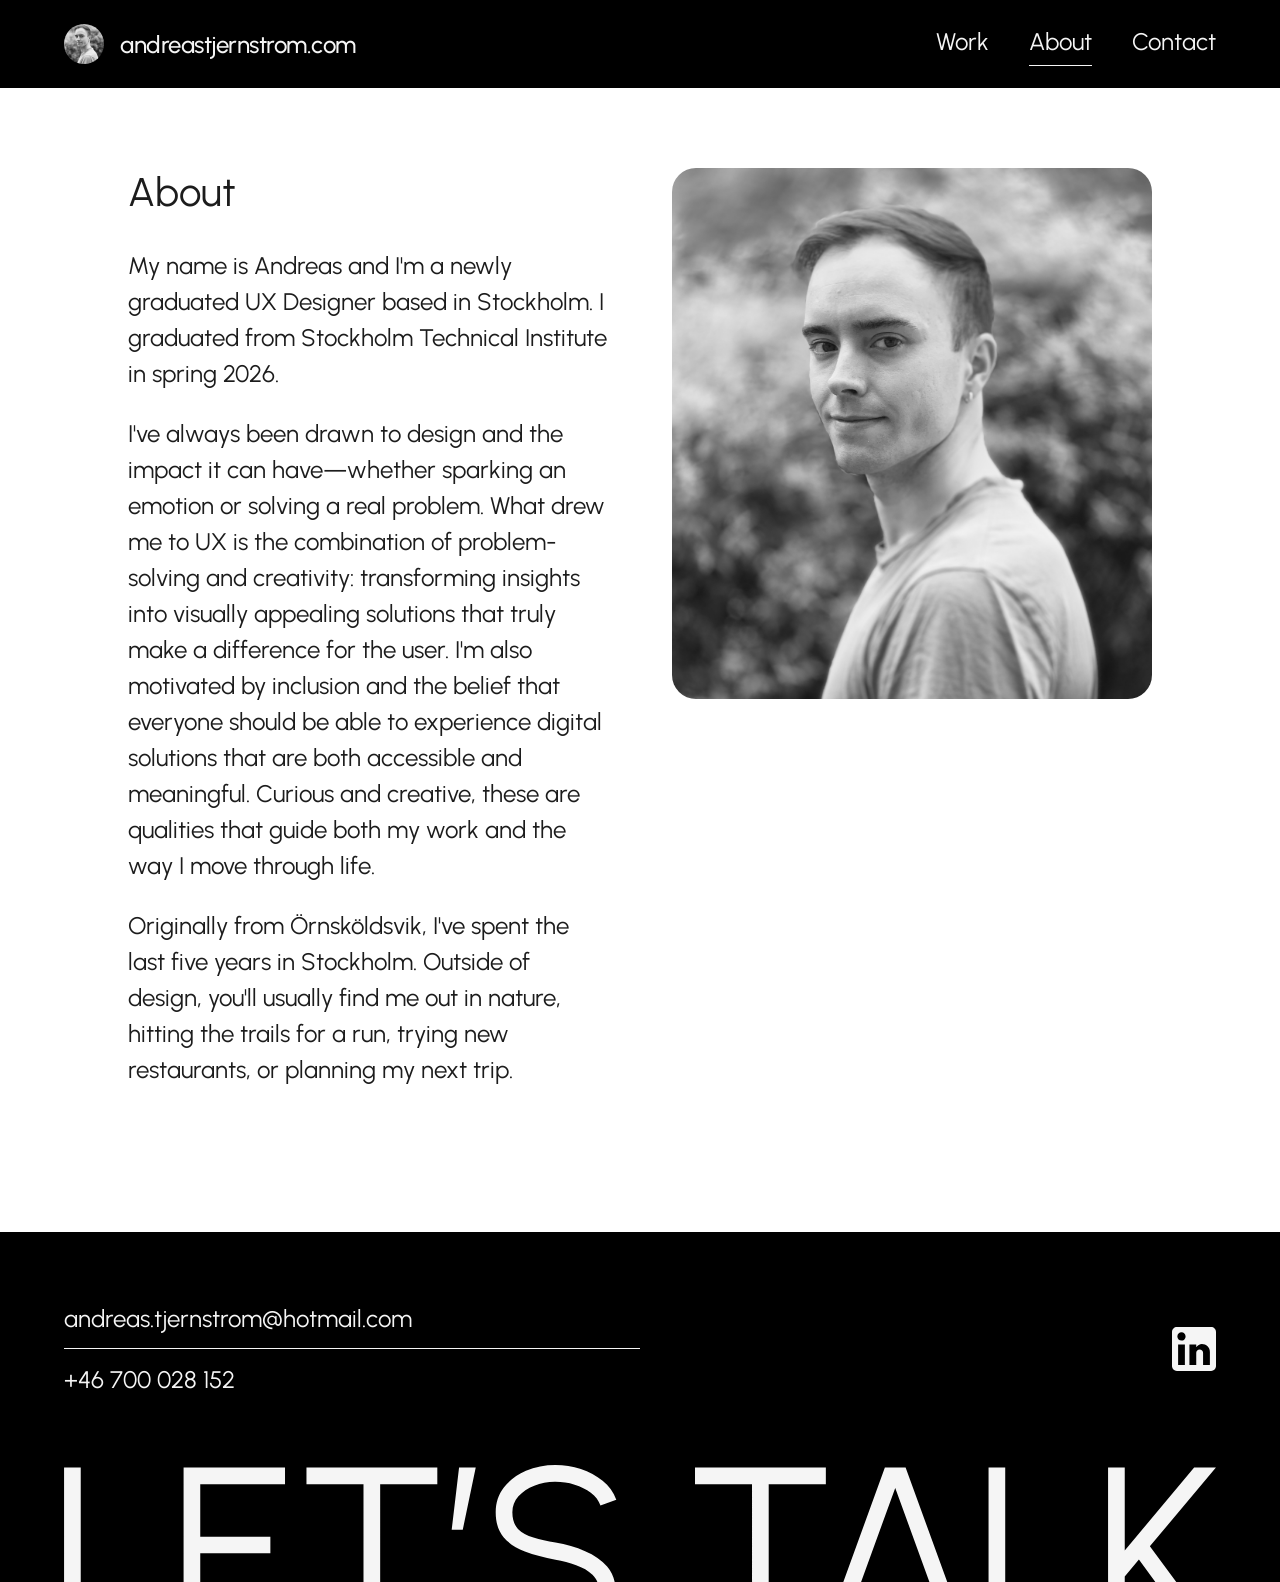
==== commit 83396a21: "Add files via upload" ====
--- a/about.html
+++ b/about.html
@@ -7,7 +7,7 @@
 <link rel="preconnect" href="https://fonts.googleapis.com" />
 <link rel="preconnect" href="https://fonts.gstatic.com" crossorigin />
 <link href="https://fonts.googleapis.com/css2?family=Urbanist:wght@400;500;600&display=swap" rel="stylesheet" />
-<link rel="stylesheet" href="styles.css?v=35" />
+<link rel="stylesheet" href="styles.css?v=43" />
 </head>
 <body>
 
@@ -65,6 +65,6 @@
 </section>
 
 
-<script src="script.js?v=35"></script>
+<script src="script.js?v=43"></script>
 </body>
 </html>
--- a/styles.css
+++ b/styles.css
@@ -64,11 +64,36 @@
   padding: 0 var(--pad);
   background: #000000;
   color: #f5f5f5;
-  transition: margin-top 0.3s ease;
-}
-
+  transition: transform 0.3s ease;
+}
+
+/* `transform`, not `margin-top`: a negative margin-top on .nav pulls
+   everything after it up too, shrinking the WHOLE document's height by
+   --nav-h every time the nav hides, and growing it back every time it
+   shows. On a long page, scrolling down near the very bottom hides the
+   nav, which shrinks the document and clamps the scroll position down —
+   which then reads as scrolling back UP relative to the previous frame,
+   which the logic below reacts to by showing the nav again, which grows
+   the document and pushes the scroll position back down (relatively),
+   which reads as scrolling down again... this feedback loop was rapidly
+   toggling .nav--hidden on and off, several times within a handful of
+   pixels of scroll, confirmed with a fine-grained scroll scan on a long
+   case-study page (the effect is negligible on a short page like the
+   homepage, where the bottom of the page is reached in one scroll step,
+   not lingered on). Historical note: back when the footer still had a
+   JS scroll-reveal (removed in round 22 — the footer is static now, see
+   the Contact / footer marquee section below), that reveal logic read
+   .contact's position on every scroll frame, so this same oscillation
+   showed up as the footer's own lock flickering in and out right as it
+   approached the bottom of the page — confirming the nav was the actual
+   bug, not anything about the footer logic itself. `transform` renders the
+   slide-up-and-hide purely visually, without moving or resizing anything
+   in the actual document flow, so hiding/showing the nav can no longer
+   change the document's height at all, which removes the feedback loop
+   at its root — on every page, not just the ones this happened to be
+   caught on. */
 .nav--hidden {
-  margin-top: calc(-1 * var(--nav-h));
+  transform: translateY(calc(-1 * var(--nav-h)));
 }
 
 .nav__logo {
@@ -98,6 +123,9 @@
 }
 
 .nav__links a {
+  display: inline-flex;
+  align-items: center;
+  height: 44px;
   padding-bottom: 4px;
   border-bottom: 1px solid transparent;
   transition: border-color 0.2s ease;
@@ -306,7 +334,7 @@
 
 .portfolio h2 {
   text-align: left;
-  font-size: clamp(2rem, 4vw, 2.49rem);
+  font-size: clamp(2rem, 4vw, 2.5rem);
   font-weight: 400;
   margin: 0 0 64px;
 }
@@ -314,7 +342,7 @@
 .portfolio__grid {
   display: flex;
   align-items: flex-start;
-  gap: 48px;
+  gap: 32px;
 }
 
 .portfolio__card {
@@ -323,7 +351,7 @@
   gap: 16px;
   flex: 1 0 0;
   min-width: 0;
-  max-width: 512px;
+  max-width: 416px;
 }
 
 .portfolio__card-media {
@@ -381,13 +409,13 @@
 }
 
 .about h1 {
-  font-size: clamp(2rem, 4vw, 2.49rem);
+  font-size: clamp(2rem, 4vw, 2.5rem);
   font-weight: 400;
   margin: 0 0 32px;
 }
 
 .about p {
-  font-size: 1.58rem;
+  font-size: 1.5rem;
   line-height: 1.5;
   margin: 0 0 24px;
 }
@@ -526,6 +554,7 @@
   display: flex;
   align-items: center;
   height: 44px;
+  border-radius: 128px;
   font-size: 1.5rem;
   color: #f5f5f5;
   transition: opacity 0.2s ease;
@@ -546,69 +575,6 @@
 .social svg {
   width: 44px;
   height: 44px;
-}
-
-/* ---------- Footer scroll-reveal ----------
-   On pages other than the dedicated Contact page, script.js wraps this
-   section's existing content (contact__details + social + footer-wordmark)
-   in a .contact__pin div once the viewport is wide enough (desktop), and
-   sets --reveal-min-height so .contact reserves exactly enough extra
-   document height for the wordmark's own reveal (nothing more).
-
-   Contact details + the LinkedIn icon are completely static: they never
-   get a transform applied and never move once .contact__pin is fixed.
-   ONLY .footer-wordmark animates, via its own `transform: translateY`,
-   sliding from fully hidden (below .contact__pin) to fully visible.
-   .contact__pin itself switches from normal flow straight to
-   `position: fixed; bottom: 0` (no transform on the pin) at the exact
-   scroll position where its own natural (unpinned) bottom edge would
-   otherwise start scrolling past the viewport's bottom edge — the same
-   instant a native `position: sticky; bottom: 0` would engage, so the
-   switch is seamless (pin's rendered position doesn't jump). Because the
-   footer's own natural height is all .contact reserves before that
-   (no artificial lead spacer), there's no gap above or below the footer
-   once it's resting, and the footer is never taller than its own content.
-
-   Trade-off, by construction: since the footer (361px) is shorter than
-   most viewports, this lock point is reached while some of the previous
-   section can still be on screen above it — the previous section keeps
-   scrolling normally (not stuck) for a moment while the footer is already
-   fixed at the bottom. That's standard sticky-footer behavior. The two
-   alternatives that were tried and rejected both broke a harder
-   requirement: reserving extra document height so the lock only happens
-   once the previous section is fully gone left a large flat black gap
-   above the footer while scrolling through that reserved height; sliding
-   the whole footer (not just the wordmark) up as one piece removed the
-   gap but made the contact details move, which they must not.
-
-   .footer-wordmark deliberately stays in NORMAL FLOW inside .contact__pin
-   (only animated via `transform`, which never affects layout) rather than
-   being pulled out with position:absolute — that was tried first and
-   caused the wordmark to overlap .contact__details at full reveal, because
-   .contact__pin's own auto height then no longer reserved any space for
-   it. Keeping it in flow means .contact__pin's natural height is always
-   the FULL footer (info + gap + wordmark), exactly matching the
-   no-JS/reduced-motion fallback.
-
-   Deliberately NOT position:sticky here: Chromium (and historically Safari
-   too) does not reliably engage `position: sticky; bottom: 0` the way it
-   does for `top: 0` — confirmed by testing in isolation, it silently no-ops
-   and the element just scrolls normally. script.js instead toggles
-   .contact__pin--fixed at the exact scroll position where a sticky element
-   would have engaged, which is fully cross-browser reliable. */
-.contact--reveal {
-  min-height: var(--reveal-min-height, auto);
-}
-
-.contact--reveal .contact__pin--fixed {
-  position: fixed;
-  left: 0;
-  right: 0;
-  bottom: 0;
-}
-
-.contact--reveal .footer-wordmark {
-  will-change: transform;
 }
 
 /* ---------- Contact page hero variant ---------- */
@@ -776,7 +742,7 @@
 
 .meta-grid__label {
   display: block;
-  font-size: 1.1rem;
+  font-size: 1rem;
   letter-spacing: -0.02em;
   text-transform: uppercase;
   opacity: 0.65;
@@ -784,7 +750,10 @@
 }
 
 .meta-grid__value {
-  font-size: 1.75rem;
+  display: flex;
+  align-items: center;
+  height: 44px;
+  font-size: 1.5rem;
 }
 
 .meta-grid__value + .meta-grid__value {
@@ -793,7 +762,16 @@
 
 .meta-grid__value a,
 .meta-grid a.meta-grid__value {
+  display: inline-flex;
+  align-items: center;
+  gap: 8px;
   border-bottom: 1px solid currentColor;
+}
+
+.meta-grid__value .link-icon {
+  width: 24px;
+  height: 24px;
+  flex-shrink: 0;
 }
 
 /* --- Sub-case grid (list of cases inside Tele2 / Fenix) --- */
@@ -805,14 +783,16 @@
 }
 
 .subcases h2 {
-  font-size: clamp(2rem, 4vw, 2.49rem);
+  font-size: clamp(2rem, 4vw, 2.5rem);
   font-weight: 400;
   margin: 0 0 56px;
 }
 
 .subcases__grid {
-  display: grid;
-  grid-template-columns: repeat(2, 1fr);
+  display: flex;
+  flex-wrap: wrap;
+  justify-content: center;
+  align-items: flex-start;
   gap: 32px;
   text-align: left;
 }
@@ -820,12 +800,14 @@
 .subcase-card {
   display: flex;
   flex-direction: column;
-  gap: 12px;
+  gap: 16px;
+  flex: 1 0 0;
+  min-width: 0;
+  max-width: 416px;
 }
 
 .subcase-card__image {
-  aspect-ratio: 16 / 9;
-  border-radius: 24px;
+  aspect-ratio: 533 / 400;
   background: #0b0b0b;
   overflow: hidden;
 }
@@ -843,7 +825,7 @@
 }
 
 .subcase-card__title {
-  font-size: 1.33rem;
+  font-size: 2rem;
 }
 
 /* --- Case detail article (hero + alternating sections) --- */
@@ -867,7 +849,7 @@
 }
 
 .case-hero__eyebrow {
-  font-size: 1.1rem;
+  font-size: 1rem;
   letter-spacing: -0.02em;
   text-transform: uppercase;
   color: #7c7c7c;
@@ -875,7 +857,7 @@
 }
 
 .case-hero h1 {
-  font-size: 5.125rem;
+  font-size: 3rem;
   font-weight: 400;
   letter-spacing: -0.02em;
   margin: 0 0 24px;
@@ -883,11 +865,11 @@
 }
 
 .case-hero--compact h1 {
-  font-size: 3.125rem;
+  font-size: 3rem;
 }
 
 .case-hero__lede {
-  font-size: 1.375rem;
+  font-size: 1.5rem;
   line-height: 1.4;
   max-width: 67%;
   margin: 0;
@@ -912,6 +894,16 @@
   width: 100%;
   height: auto;
   display: block;
+}
+
+/* The very first case image — directly after the hero, not yet inside a
+   padded section — now follows the same horizontal padding as the text
+   above it, instead of bleeding edge-to-edge (matches the updated Figma).
+   Any later .case-image-full is already nested inside a padded
+   .case-section, so this selector leaves those alone. */
+.case-hero + .case-image-full {
+  padding: 0 var(--pad);
+  background: var(--paper);
 }
 
 .case-section {
@@ -940,19 +932,19 @@
 
 .case-section h2 {
   text-align: left;
-  font-size: 3.125rem;
+  font-size: 2.5rem;
   font-weight: 400;
   margin: 0 0 40px;
 }
 
 .case-section h3 {
-  font-size: 2.625rem;
+  font-size: 2rem;
   font-weight: 400;
   margin: 32px 0 12px;
 }
 
 .case-section p {
-  font-size: 1.375rem;
+  font-size: 1.5rem;
   line-height: 1.5;
   margin: 0 0 20px;
 }
@@ -960,7 +952,7 @@
 /* On the shorter case pages (title already at H2 scale), the top-level
    section heading shifts down one level to match the original hierarchy */
 .case-hero--compact ~ .case-section h2 {
-  font-size: 2.625rem;
+  font-size: 2.5rem;
 }
 
 .case-section h4 {
@@ -982,7 +974,7 @@
 .case-split > .case-split__label {
   margin: 0;
   max-width: none;
-  font-size: 1.75rem;
+  font-size: 2rem;
 }
 
 .case-split__content {
@@ -990,7 +982,7 @@
 }
 
 .case-split__content > p {
-  font-size: 1.375rem;
+  font-size: 1.5rem;
   line-height: 1.5;
   margin: 0 0 20px;
 }
@@ -1085,7 +1077,7 @@
 }
 
 .accordion__panel > p {
-  font-size: 1.375rem;
+  font-size: 1.5rem;
   line-height: 1.5;
   margin: 20px 0 0;
 }
@@ -1117,10 +1109,89 @@
   }
 }
 
+/* USP list: icon + italic line, used in case-study "Result" sections */
+.usp-list {
+  list-style: none;
+  margin: 32px 0 0;
+  padding: 0;
+  display: flex;
+  flex-direction: column;
+  gap: 16px;
+}
+
+.usp-list li {
+  display: flex;
+  align-items: flex-start;
+  gap: 8px;
+  font-size: 1.5rem;
+  font-style: italic;
+  line-height: 1.4;
+}
+
+.usp-list__icon {
+  width: 24px;
+  height: 24px;
+  flex-shrink: 0;
+  margin-top: 0.2em;
+}
+
+/* Captioned image pair (Before/After, etc.) — measurements per Figma's
+   "Images" component (node 326:2539): 32px gap between the two images,
+   64px top padding from the content above. Scoped to this modifier only
+   (not the base .image-pair) since aware.html's plain .image-pair uses
+   different, unrelated spacing. */
+.image-pair.image-pair--captioned {
+  gap: 32px;
+  margin: 64px 0 0;
+}
+
+.image-pair--captioned figure {
+  margin: 0;
+}
+
+.image-pair--captioned figcaption {
+  margin-top: 8px;
+  font-size: 1rem;
+  font-style: italic;
+  color: var(--ink);
+}
+
+.image-pair.image-pair--captioned img {
+  aspect-ratio: 4 / 3;
+  object-fit: cover;
+  margin: 0;
+}
+
+/* Captioned (or plain) image inside a .case-split__content block,
+   e.g. the Research/Design process images on case-study pages */
+.case-split__content figure {
+  margin: 0 0 20px;
+}
+
+.case-split__content figure:last-child {
+  margin-bottom: 0;
+}
+
+.case-split__content figure img {
+  display: block;
+  width: 100%;
+  aspect-ratio: 4 / 3;
+  object-fit: cover;
+  border-radius: 20px;
+  margin: 0;
+}
+
+.case-split__content figure figcaption {
+  margin-top: 8px;
+  font-size: 1rem;
+  font-style: italic;
+  color: var(--ink);
+}
+
 /* Tele2 Design system has repeated sub-project blocks, each with its own
    full-size H2 title (unlike the single-title compact case pages) */
 .case-hero--compact ~ .case-section h2.case-section__block-title {
-  font-size: 3.125rem;
+  font-size: 2.5rem;
 }
 
 .case-section p:last-child {
@@ -1154,7 +1225,7 @@
   counter-increment: insight;
   padding: 24px 0;
   border-top: 1px solid var(--line);
-  font-size: 1.58rem;
+  font-size: 1.5rem;
 }
 
 .insight-list li:last-child {
@@ -1173,7 +1244,7 @@
 }
 
 .bullet-list li {
-  font-size: 1.375rem;
+  font-size: 1.5rem;
   line-height: 1.5;
   margin-bottom: 8px;
 }
@@ -1202,7 +1273,12 @@
 
 @media (max-width: 720px) {
   .subcases__grid {
-    grid-template-columns: 1fr;
+    flex-direction: column;
+    gap: 32px;
+  }
+
+  .subcase-card {
+    max-width: none;
   }
 
   .meta-grid {
